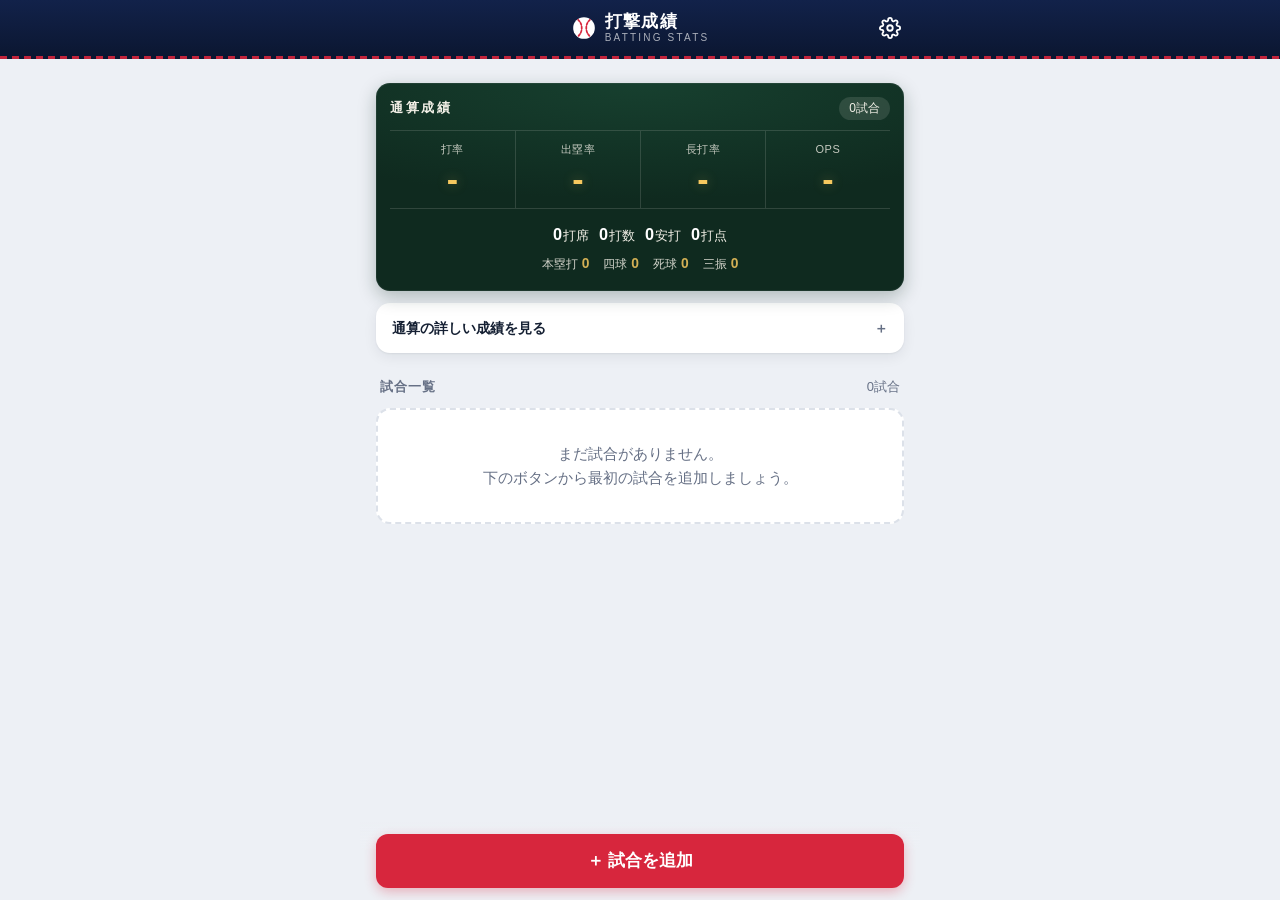
==== index.html @ cf6d9510 "Add files via upload" ====
<!DOCTYPE html>
<html lang="ja">
<head>
  <meta charset="UTF-8">
  <meta name="viewport" content="width=device-width, initial-scale=1, viewport-fit=cover">
  <meta name="theme-color" content="#0b1630">
  <meta name="apple-mobile-web-app-capable" content="yes">
  <meta name="apple-mobile-web-app-status-bar-style" content="black-translucent">
  <meta name="apple-mobile-web-app-title" content="打撃成績">
  <title>打撃成績</title>
  <meta name="description" content="野球の打撃成績を記録・集計するアプリ">
  <link rel="manifest" href="manifest.webmanifest">
  <link rel="icon" type="image/png" sizes="32x32" href="icons/favicon-32.png">
  <link rel="apple-touch-icon" href="icons/apple-touch-icon.png">
  <link rel="stylesheet" href="css/style.css">
</head>
<body>
  <!-- 画面上部のヘッダー（中身は js/app.js が画面ごとに書き換えます） -->
  <header class="app-header" id="app-header"></header>

  <!-- 各画面の中身が入る場所（js/screens/ の各ファイルが描画します） -->
  <main class="app-main" id="app-main"></main>

  <!-- 「記録しました」などの短いお知らせ -->
  <div class="toast" id="toast" role="status" aria-live="polite"></div>

  <!-- 読み込む順番に意味があります（共通の部品 → 保存の仕組み → 各画面 → 起動処理） -->
  <script src="js/constants.js"></script>
  <script src="js/ui.js"></script>
  <script src="js/stats.js"></script>
  <script src="js/storage/local-storage-adapter.js"></script>
  <script src="js/storage/store.js"></script>
  <script src="js/backup.js"></script>
  <script src="js/screens/home.js"></script>
  <script src="js/screens/game-form.js"></script>
  <script src="js/screens/game-detail.js"></script>
  <script src="js/screens/settings.js"></script>
  <script src="js/app.js"></script>
</body>
</html>
---- css/style.css ----
/* =========================================================
   打撃成績アプリ　スタイル
   スマホ（幅 360〜430px）での表示を基準にしています。
   色やサイズは :root の変数をまとめて変えれば全体に反映されます。
   ========================================================= */

:root {
  /* チームカラー（紺 × 赤） */
  --c-navy-900: #0b1630;
  --c-navy-800: #12224a;
  --c-navy-700: #1c3268;
  --c-red: #d7263d;
  --c-red-dark: #b01d31;

  /* スコアボード */
  --c-board: #0f2a1f;
  --c-board-2: #17402f;
  --c-board-line: rgba(244, 241, 232, 0.14);
  --c-gold: #f6c85f;
  --c-chalk: #f4f1e8;

  /* 基本の色 */
  --c-bg: #edf0f5;
  --c-surface: #ffffff;
  --c-text: #152033;
  --c-muted: #667085;
  --c-border: #dce1e9;

  /* 打席結果の色分け */
  --c-hit: #1d8a4b;
  --c-hit-bg: #e2f4e9;
  --c-walk: #2160c4;
  --c-walk-bg: #e3ecfb;
  --c-sac: #b26a12;
  --c-sac-bg: #fbefd9;
  --c-out: #556070;
  --c-out-bg: #eceff3;

  --radius: 14px;
  --radius-sm: 10px;
  --shadow: 0 1px 2px rgba(16, 24, 40, 0.06), 0 4px 14px rgba(16, 24, 40, 0.07);

  --font: -apple-system, BlinkMacSystemFont, "Hiragino Sans", "Hiragino Kaku Gothic ProN",
          "Noto Sans JP", "Yu Gothic UI", Meiryo, sans-serif;
  --font-num: "DIN Alternate", "DIN Condensed", Bahnschrift, "Roboto Condensed",
              "Arial Narrow", var(--font);

  --header-h: 56px;
  --safe-top: env(safe-area-inset-top, 0px);
  --safe-bottom: env(safe-area-inset-bottom, 0px);
  --content-max: 560px;

  color-scheme: light;
}

/* ---------- 基本 ---------- */

*,
*::before,
*::after {
  box-sizing: border-box;
}

html {
  -webkit-text-size-adjust: 100%;
}

body {
  margin: 0;
  min-height: 100vh;
  background: var(--c-bg);
  color: var(--c-text);
  font-family: var(--font);
  font-size: 15px;
  line-height: 1.6;
  -webkit-tap-highlight-color: transparent;
}

a {
  color: var(--c-walk);
}

button {
  font: inherit;
  color: inherit;
}

[hidden] {
  display: none !important;
}

svg {
  display: block;
}

/* ---------- ヘッダー ---------- */

.app-header {
  position: sticky;
  top: 0;
  z-index: 20;
  padding-top: var(--safe-top);
  background: linear-gradient(180deg, var(--c-navy-800), var(--c-navy-900));
  color: #fff;
}

/* ボールの縫い目をイメージした赤いライン */
.app-header::after {
  content: "";
  display: block;
  height: 3px;
  background: repeating-linear-gradient(90deg, var(--c-red) 0 7px, transparent 7px 12px);
  opacity: 0.9;
}

.app-header__inner {
  display: grid;
  grid-template-columns: 80px 1fr 80px;
  align-items: center;
  height: var(--header-h);
  max-width: var(--content-max);
  margin: 0 auto;
  padding: 0 8px;
}

.app-header__side {
  display: flex;
  align-items: center;
}

.app-header__side--right {
  justify-content: flex-end;
}

.header-btn {
  display: inline-flex;
  align-items: center;
  justify-content: center;
  gap: 2px;
  min-width: 44px;
  height: 44px;
  padding: 0 8px;
  border-radius: 10px;
  color: #fff;
  text-decoration: none;
  font-size: 15px;
}

.header-btn svg {
  width: 22px;
  height: 22px;
}

.header-btn:active {
  background: rgba(255, 255, 255, 0.12);
}

.header-btn--back {
  padding-left: 2px;
}

.header-btn--text {
  font-weight: 700;
  border: 1px solid rgba(255, 255, 255, 0.35);
  height: 34px;
  padding: 0 14px;
  border-radius: 999px;
}

.header-title {
  display: flex;
  flex-direction: column;
  align-items: center;
  min-width: 0;
  line-height: 1.25;
}

.header-title__main {
  max-width: 100%;
  overflow: hidden;
  white-space: nowrap;
  text-overflow: ellipsis;
  font-size: 17px;
  font-weight: 700;
}

.header-title__sub {
  font-size: 12px;
  color: rgba(255, 255, 255, 0.7);
  font-family: var(--font-num);
  letter-spacing: 0.04em;
}

.brand {
  display: flex;
  align-items: center;
  justify-content: center;
  gap: 8px;
}

.icon-ball {
  width: 26px;
  height: 26px;
}

.brand__text {
  display: flex;
  flex-direction: column;
  line-height: 1.1;
}

.brand__title {
  font-size: 17px;
  font-weight: 800;
  letter-spacing: 0.08em;
}

.brand__sub {
  font-family: var(--font-num);
  font-size: 10px;
  letter-spacing: 0.22em;
  color: rgba(255, 255, 255, 0.65);
}

/* ---------- メイン ---------- */

.app-main {
  max-width: var(--content-max);
  margin: 0 auto;
  padding: 16px 16px calc(112px + var(--safe-bottom));
}

.app-main.has-input-panel {
  padding-bottom: calc(330px + var(--safe-bottom));
}

.section {
  margin-top: 24px;
}

.section-title {
  display: flex;
  align-items: baseline;
  justify-content: space-between;
  margin: 0 4px 10px;
  font-size: 13px;
  font-weight: 700;
  letter-spacing: 0.08em;
  color: var(--c-muted);
}

.section-title__count {
  font-weight: 500;
  letter-spacing: 0;
}

.card {
  background: var(--c-surface);
  border-radius: var(--radius);
  box-shadow: var(--shadow);
}

.card__title {
  margin: 0 0 6px;
  font-size: 16px;
}

.card__text {
  margin: 0 0 16px;
  font-size: 14px;
  color: var(--c-muted);
}

.empty {
  padding: 32px 16px;
  text-align: center;
  color: var(--c-muted);
  background: var(--c-surface);
  border: 2px dashed var(--c-border);
  border-radius: var(--radius);
}

.empty--compact {
  padding: 20px 16px;
}

/* 「4打席 3打数 2安打 1打点」 */
.stat-line {
  display: inline-flex;
  flex-wrap: wrap;
  column-gap: 10px;
}

.stat-line b {
  font-family: var(--font-num);
  font-size: 1.25em;
  margin-right: 1px;
}

/* ---------- スコアボード（通算成績） ---------- */

.scoreboard {
  position: relative;
  overflow: hidden;
  padding: 14px 14px 16px;
  border-radius: var(--radius);
  background:
    radial-gradient(120% 80% at 50% 0%, var(--c-board-2), transparent 70%),
    var(--c-board);
  color: var(--c-chalk);
  box-shadow: inset 0 0 0 1px rgba(255, 255, 255, 0.06), 0 6px 18px rgba(15, 42, 31, 0.28);
}

.scoreboard__head {
  display: flex;
  align-items: center;
  justify-content: space-between;
  margin-bottom: 10px;
}

.scoreboard__title {
  font-size: 13px;
  font-weight: 700;
  letter-spacing: 0.2em;
}

.scoreboard__games {
  padding: 2px 10px;
  border-radius: 999px;
  font-size: 12px;
  background: rgba(244, 241, 232, 0.12);
}

.scoreboard__rates {
  display: grid;
  grid-template-columns: repeat(4, 1fr);
  border-top: 1px solid var(--c-board-line);
  border-bottom: 1px solid var(--c-board-line);
}

.rate {
  display: flex;
  flex-direction: column;
  align-items: center;
  padding: 10px 0 8px;
}

.rate + .rate {
  border-left: 1px solid var(--c-board-line);
}

.rate__label {
  font-size: 11px;
  letter-spacing: 0.06em;
  opacity: 0.8;
}

.rate__value {
  font-family: var(--font-num);
  font-size: 28px;
  font-weight: 700;
  line-height: 1.2;
  color: var(--c-gold);
  font-variant-numeric: tabular-nums;
  text-shadow: 0 0 12px rgba(246, 200, 95, 0.35);
}

.scoreboard__line {
  margin-top: 12px;
  text-align: center;
  font-size: 13px;
}

.scoreboard__line .stat-line {
  justify-content: center;
}

.scoreboard__line b {
  color: #fff;
}

/* 結果別の内訳 */
.stat-details {
  margin-top: 12px;
  padding: 0 16px;
}

.stat-details summary {
  padding: 14px 0;
  font-size: 14px;
  font-weight: 700;
  cursor: pointer;
  list-style: none;
}

.stat-details summary::-webkit-details-marker {
  display: none;
}

.stat-details summary::after {
  content: "＋";
  float: right;
  color: var(--c-muted);
}

.stat-details[open] summary::after {
  content: "－";
}

.stat-grid {
  display: grid;
  grid-template-columns: repeat(3, 1fr);
  gap: 8px;
  margin: 0 0 16px;
}

.stat-cell {
  display: flex;
  justify-content: space-between;
  align-items: baseline;
  padding: 8px 10px;
  border-radius: var(--radius-sm);
  background: var(--c-bg);
  font-size: 13px;
}

.stat-cell dt {
  color: var(--c-muted);
  white-space: nowrap;
}

.stat-cell dd {
  margin: 0;
  font-family: var(--font-num);
  font-size: 18px;
  font-weight: 700;
}

/* ---------- 試合一覧 ---------- */

.game-list {
  display: flex;
  flex-direction: column;
  gap: 10px;
  margin: 0;
  padding: 0;
  list-style: none;
}

.game-card {
  display: flex;
  align-items: center;
  gap: 12px;
  padding: 12px 10px 12px 12px;
  background: var(--c-surface);
  border-radius: var(--radius);
  box-shadow: var(--shadow);
  color: inherit;
  text-decoration: none;
  transition: transform 0.08s ease;
}

.game-card:active {
  transform: scale(0.985);
}

.game-card__date {
  display: flex;
  flex-direction: column;
  align-items: center;
  justify-content: center;
  flex: 0 0 56px;
  height: 56px;
  border-radius: 12px;
  background: var(--c-navy-800);
  color: #fff;
  line-height: 1.1;
}

.game-card__md {
  font-family: var(--font-num);
  font-size: 19px;
  font-weight: 700;
}

.game-card__dow {
  font-size: 11px;
  opacity: 0.75;
}

.game-card__body {
  flex: 1;
  min-width: 0;
}

.game-card__opponent {
  overflow: hidden;
  white-space: nowrap;
  text-overflow: ellipsis;
  font-size: 16px;
  font-weight: 700;
}

.game-card__line {
  font-size: 13px;
  color: var(--c-muted);
}

.game-card__line b {
  color: var(--c-text);
}

.game-card__chevron {
  flex: 0 0 auto;
  color: #a6afbd;
}

.game-card__chevron svg {
  width: 20px;
  height: 20px;
}

.pa-marks {
  display: flex;
  flex-wrap: wrap;
  gap: 4px;
  margin-top: 6px;
}

.pa-mark {
  display: inline-flex;
  align-items: center;
  justify-content: center;
  width: 22px;
  height: 22px;
  border-radius: 6px;
  font-size: 12px;
  font-weight: 700;
}

.pa-mark--hit  { background: var(--c-hit);  color: #fff; }
.pa-mark--walk { background: var(--c-walk); color: #fff; }
.pa-mark--sac  { background: var(--c-sac-bg); color: var(--c-sac); }
.pa-mark--out  { background: var(--c-out-bg); color: var(--c-out); }

/* ---------- 試合の画面 ---------- */

.game-summary {
  padding: 16px;
  border-radius: var(--radius);
  background: linear-gradient(160deg, var(--c-navy-700), var(--c-navy-900));
  color: #fff;
  box-shadow: var(--shadow);
}

.game-summary__date {
  font-size: 12px;
  opacity: 0.7;
}

.game-summary__line {
  margin-top: 2px;
  font-size: 15px;
}

.game-summary__line b {
  font-size: 1.6em;
  color: var(--c-gold);
}

.game-summary__rates {
  display: grid;
  grid-template-columns: repeat(4, 1fr);
  gap: 6px;
  margin-top: 12px;
}

.mini-rate {
  display: flex;
  flex-direction: column;
  align-items: center;
  padding: 6px 0;
  border-radius: var(--radius-sm);
  background: rgba(255, 255, 255, 0.08);
}

.mini-rate__label {
  font-size: 11px;
  opacity: 0.75;
}

.mini-rate__value {
  font-family: var(--font-num);
  font-size: 18px;
  font-weight: 700;
  font-variant-numeric: tabular-nums;
}

.game-summary__memo {
  margin: 12px 0 0;
  padding-top: 10px;
  border-top: 1px solid rgba(255, 255, 255, 0.14);
  font-size: 13px;
  opacity: 0.85;
}

.pa-list {
  display: flex;
  flex-direction: column;
  gap: 6px;
  margin: 0;
  padding: 0;
  list-style: none;
}

.pa-item {
  display: flex;
  align-items: center;
  gap: 12px;
  width: 100%;
  min-height: 52px;
  padding: 8px 14px;
  border: 0;
  border-radius: var(--radius-sm);
  background: var(--c-surface);
  box-shadow: var(--shadow);
  text-align: left;
  cursor: pointer;
}

.pa-item:active {
  background: #f6f7fa;
}

.pa-item__no {
  flex: 0 0 64px;
  font-size: 13px;
  color: var(--c-muted);
}

.pa-item__rbi {
  margin-left: auto;
  font-size: 13px;
  font-weight: 700;
  color: var(--c-red);
}

.chip {
  display: inline-block;
  padding: 3px 12px;
  border-radius: 999px;
  font-size: 14px;
  font-weight: 700;
}

.chip--hit  { background: var(--c-hit-bg);  color: var(--c-hit); }
.chip--walk { background: var(--c-walk-bg); color: var(--c-walk); }
.chip--sac  { background: var(--c-sac-bg);  color: var(--c-sac); }
.chip--out  { background: var(--c-out-bg);  color: var(--c-out); }

/* 画面下に固定した入力パネル */
.input-panel {
  position: fixed;
  left: 0;
  right: 0;
  bottom: 0;
  z-index: 15;
  max-width: var(--content-max);
  margin: 0 auto;
  padding: 10px 12px calc(12px + var(--safe-bottom));
  background: rgba(255, 255, 255, 0.97);
  border-top: 1px solid var(--c-border);
  border-radius: 18px 18px 0 0;
  box-shadow: 0 -6px 20px rgba(16, 24, 40, 0.1);
  -webkit-backdrop-filter: blur(8px);
  backdrop-filter: blur(8px);
}

.rbi-picker {
  display: flex;
  align-items: center;
  gap: 10px;
  margin-bottom: 10px;
}

.rbi-picker__label {
  flex: 0 0 auto;
  font-size: 13px;
  font-weight: 700;
  color: var(--c-muted);
}

.rbi-picker__options {
  display: grid;
  grid-template-columns: repeat(5, 1fr);
  gap: 6px;
  flex: 1;
}

.rbi-btn {
  height: 40px;
  border: 1px solid var(--c-border);
  border-radius: var(--radius-sm);
  background: var(--c-surface);
  font-family: var(--font-num);
  font-size: 18px;
  font-weight: 700;
  cursor: pointer;
}

.rbi-btn.is-selected {
  background: var(--c-red);
  border-color: var(--c-red);
  color: #fff;
}

.result-grid {
  display: grid;
  grid-template-columns: repeat(3, 1fr);
  gap: 8px;
}

.result-btn {
  height: 54px;
  padding: 0 4px;
  border: 0;
  border-radius: 12px;
  font-size: 16px;
  font-weight: 700;
  letter-spacing: 0.02em;
  cursor: pointer;
  transition: transform 0.06s ease, filter 0.06s ease;
}

.result-btn:active {
  transform: scale(0.95);
  filter: brightness(0.92);
}

.result-btn--hit  { background: var(--c-hit);  color: #fff; }
.result-btn--walk { background: var(--c-walk); color: #fff; }
.result-btn--sac  { background: var(--c-sac-bg); color: var(--c-sac); box-shadow: inset 0 0 0 1.5px rgba(178, 106, 18, 0.35); }
.result-btn--out  { background: var(--c-out-bg); color: var(--c-text); box-shadow: inset 0 0 0 1.5px var(--c-border); }

/* ---------- フォーム ---------- */

.form {
  padding: 18px 16px;
}

.field + .field {
  margin-top: 18px;
}

.field__label {
  display: block;
  margin-bottom: 6px;
  font-size: 14px;
  font-weight: 700;
}

.field__optional {
  margin-left: 8px;
  padding: 1px 8px;
  border-radius: 999px;
  background: var(--c-bg);
  font-size: 11px;
  font-weight: 500;
  color: var(--c-muted);
}

.field__error {
  margin: 6px 0 0;
  font-size: 13px;
  color: var(--c-red);
}

/* iPhoneで入力時に画面が拡大されないよう 16px 以上にしています */
.input {
  display: block;
  width: 100%;
  min-height: 48px;
  padding: 10px 12px;
  border: 1.5px solid var(--c-border);
  border-radius: var(--radius-sm);
  background: var(--c-surface);
  font: inherit;
  font-size: 16px;
  color: var(--c-text);
  -webkit-appearance: none;
  appearance: none;
}

.input:focus {
  outline: none;
  border-color: var(--c-navy-700);
  box-shadow: 0 0 0 3px rgba(28, 50, 104, 0.15);
}

.textarea {
  resize: vertical;
  min-height: 88px;
}

.form__actions {
  display: flex;
  flex-direction: column;
  gap: 8px;
  margin-top: 24px;
}

.danger-zone {
  margin-top: 24px;
}

/* ---------- ボタン ---------- */

.btn {
  display: inline-flex;
  align-items: center;
  justify-content: center;
  min-height: 48px;
  padding: 0 18px;
  border: 0;
  border-radius: 12px;
  font-size: 16px;
  font-weight: 700;
  text-decoration: none;
  cursor: pointer;
  transition: transform 0.06s ease, filter 0.06s ease;
}

.btn:active {
  transform: scale(0.98);
  filter: brightness(0.94);
}

.btn--block {
  display: flex;
  width: 100%;
}

.btn--lg {
  min-height: 54px;
  font-size: 17px;
}

.btn--primary {
  background: var(--c-red);
  color: #fff;
  box-shadow: 0 4px 12px rgba(215, 38, 61, 0.3);
}

.btn--outline {
  background: var(--c-surface);
  color: var(--c-navy-800);
  box-shadow: inset 0 0 0 1.5px var(--c-navy-800);
}

.btn--ghost {
  background: transparent;
  color: var(--c-muted);
}

.btn--danger {
  background: var(--c-surface);
  color: var(--c-red);
  box-shadow: inset 0 0 0 1.5px rgba(215, 38, 61, 0.4);
}

/* ホーム画面下の「試合を追加」 */
.bottom-bar {
  position: fixed;
  left: 0;
  right: 0;
  bottom: 0;
  z-index: 15;
  max-width: var(--content-max);
  margin: 0 auto;
  padding: 12px 16px calc(12px + var(--safe-bottom));
  background: linear-gradient(180deg, rgba(237, 240, 245, 0), var(--c-bg) 35%);
}

/* ---------- 設定 ---------- */

.settings-card {
  padding: 18px 16px;
}

.settings-card + .settings-card {
  margin-top: 14px;
}

.stack {
  display: flex;
  flex-direction: column;
  gap: 10px;
}

.info-list {
  margin: 8px 0 0;
}

.info-list div {
  display: flex;
  justify-content: space-between;
  gap: 12px;
  padding: 10px 0;
  border-top: 1px solid var(--c-border);
  font-size: 14px;
}

.info-list dt {
  color: var(--c-muted);
}

.info-list dd {
  margin: 0;
  text-align: right;
}

/* ---------- お知らせ（トースト） ---------- */

.toast {
  position: fixed;
  top: calc(var(--safe-top) + var(--header-h) + 12px);
  left: 50%;
  z-index: 30;
  max-width: calc(100% - 32px);
  padding: 10px 18px;
  border-radius: 999px;
  background: rgba(11, 22, 48, 0.94);
  color: #fff;
  font-size: 14px;
  font-weight: 700;
  box-shadow: 0 8px 24px rgba(11, 22, 48, 0.3);
  pointer-events: none;
  opacity: 0;
  transform: translate(-50%, -8px);
  transition: opacity 0.2s ease, transform 0.2s ease;
}

.toast.is-visible {
  opacity: 1;
  transform: translate(-50%, 0);
}

/* ---------- 画面幅に合わせた調整 ---------- */

/* 幅の狭いスマホ（iPhone SE など） */
@media (max-width: 359px) {
  .rate__value {
    font-size: 23px;
  }

  .result-btn {
    font-size: 13px;
    letter-spacing: 0;
    white-space: nowrap;
  }

  .stat-grid {
    grid-template-columns: repeat(2, 1fr);
  }
}

/* タブレット・PC */
@media (min-width: 600px) {
  .app-main {
    padding-top: 24px;
  }

  .rate__value {
    font-size: 34px;
  }
}

/* ---------- 段階2で追加 ---------- */

.pa-marks__empty {
  font-size: 12px;
  color: var(--c-muted);
}

.empty--error {
  border-color: rgba(215, 38, 61, 0.35);
  color: var(--c-red-dark);
}

.badge {
  margin-left: 8px;
  padding: 2px 8px;
  border-radius: 999px;
  background: var(--c-sac-bg);
  color: var(--c-sac);
  font-size: 11px;
  font-weight: 700;
  vertical-align: middle;
}

.settings-card--dev {
  border: 2px dashed var(--c-border);
  box-shadow: none;
}

/* ---------- 段階3で追加 ---------- */

.form__error {
  margin: 18px 0 0;
  padding: 10px 12px;
  border-radius: var(--radius-sm);
  background: rgba(215, 38, 61, 0.08);
  color: var(--c-red-dark);
  font-size: 14px;
}

.btn:disabled {
  opacity: 0.55;
  cursor: default;
  transform: none;
  filter: none;
}

/* ---------- 段階4で追加 ---------- */

/* 打席の記録：タップできることが分かる矢印と、記録直後の目印 */
.pa-item__chevron {
  flex: 0 0 auto;
  color: #a6afbd;
}

.pa-item__rbi + .pa-item__chevron {
  margin-left: 4px;
}

.pa-item__chevron svg {
  width: 18px;
  height: 18px;
}

/* 下の入力パネルに隠れない位置までスクロールさせる */
.has-input-panel .pa-item {
  scroll-margin-top: calc(var(--header-h) + var(--safe-top) + 16px);
  scroll-margin-bottom: calc(340px + var(--safe-bottom));
}

.pa-item.is-new {
  animation: pa-flash 1.6s ease-out;
}

@keyframes pa-flash {
  0%, 30% {
    background: #fff6dc;
    box-shadow: 0 0 0 2px var(--c-gold), var(--shadow);
  }
  100% {
    background: var(--c-surface);
    box-shadow: var(--shadow);
  }
}

.pa-list__hint {
  margin: 10px 4px 0;
  font-size: 12px;
  color: var(--c-muted);
  text-align: center;
}

/* お知らせの「取り消し」ボタン */
.toast {
  display: flex;
  align-items: center;
  gap: 12px;
  width: max-content;
}

.toast.has-action {
  padding-right: 8px;
}

.toast.has-action.is-visible {
  pointer-events: auto;
}

.toast__action {
  flex: 0 0 auto;
  min-height: 32px;
  padding: 0 12px;
  border: 0;
  border-radius: 999px;
  background: rgba(246, 200, 95, 0.18);
  color: var(--c-gold);
  font-size: 14px;
  font-weight: 700;
  cursor: pointer;
}

/* 下からせり上がるパネル（打席の修正） */
body.has-sheet {
  overflow: hidden;
}

.sheet-backdrop {
  position: fixed;
  inset: 0;
  z-index: 25;
  display: flex;
  align-items: flex-end;
  justify-content: center;
  background: rgba(11, 22, 48, 0.55);
  animation: sheet-fade 0.18s ease-out;
}

.sheet {
  width: 100%;
  max-width: var(--content-max);
  max-height: calc(100% - var(--safe-top) - 24px);
  overflow-y: auto;
  padding: 6px 12px calc(16px + var(--safe-bottom));
  border-radius: 20px 20px 0 0;
  background: var(--c-surface);
  box-shadow: 0 -10px 30px rgba(11, 22, 48, 0.25);
  animation: sheet-up 0.22s ease-out;
}

.sheet__head {
  display: flex;
  align-items: center;
  justify-content: space-between;
  padding: 6px 2px 10px 4px;
}

.sheet__title {
  margin: 0;
  font-size: 17px;
}

.sheet__close {
  width: 40px;
  height: 40px;
  border: 0;
  border-radius: 50%;
  background: var(--c-bg);
  font-size: 22px;
  line-height: 1;
  color: var(--c-muted);
  cursor: pointer;
}

.sheet__actions {
  display: flex;
  flex-direction: column;
  gap: 10px;
  margin-top: 16px;
}

/* 修正パネルでは、選んだ結果だけをはっきり見せる */
.result-grid.has-selection .result-btn:not(.is-selected) {
  opacity: 0.4;
}

.result-btn.is-selected {
  outline: 3px solid var(--c-navy-800);
  outline-offset: 2px;
}

@keyframes sheet-up {
  from { transform: translateY(100%); }
  to { transform: translateY(0); }
}

@keyframes sheet-fade {
  from { opacity: 0; }
  to { opacity: 1; }
}

/* ---------- 段階5で追加 ---------- */

/* 主な記録（本塁打・四球・死球・三振） */
.key-counts {
  display: inline-flex;
  flex-wrap: wrap;
  justify-content: center;
  column-gap: 14px;
  row-gap: 2px;
}

.key-counts b {
  margin-left: 4px;
  font-family: var(--font-num);
  font-size: 1.15em;
}

.scoreboard__counts {
  margin-top: 6px;
  text-align: center;
  font-size: 12px;
  opacity: 0.85;
}

.scoreboard__counts b {
  color: var(--c-gold);
}

.game-summary__counts {
  margin-top: 4px;
  font-size: 12px;
  opacity: 0.85;
}

.game-summary__counts .key-counts {
  justify-content: flex-start;
}

/* 詳しい成績 */
.stat-cell dt {
  font-size: 12px;
}

.stat-note {
  margin: -4px 0 16px;
  font-size: 11px;
  line-height: 1.7;
  color: var(--c-muted);
}

/* ---------- 段階6で追加 ---------- */

.backup-last {
  margin: -6px 0 14px;
  font-size: 13px;
  font-weight: 700;
}

.backup-last__none {
  color: var(--c-red-dark);
}

/* 注意書き */
.notice {
  margin: 14px 0 0;
  padding: 12px 14px;
  border-radius: var(--radius-sm);
  font-size: 13px;
  line-height: 1.7;
}

.notice--warn {
  background: var(--c-sac-bg);
  color: #7a4a0c;
}

.notice--error {
  background: rgba(215, 38, 61, 0.08);
  color: var(--c-red-dark);
}

.info-list--compact {
  margin: 0 0 12px;
}

.info-list--compact div {
  padding: 8px 0;
  font-size: 13px;
}

.info-list .break {
  min-width: 0;
  overflow-wrap: anywhere;
}

/* 復元前の比較表 */
.table-scroll {
  overflow-x: auto;
}

.restore-compare {
  width: 100%;
  border-collapse: collapse;
  font-size: 14px;
}

.restore-compare th,
.restore-compare td {
  padding: 8px 10px;
  border-bottom: 1px solid var(--c-border);
  text-align: right;
  white-space: nowrap;
}

.restore-compare thead th {
  font-size: 12px;
  color: var(--c-muted);
}

.restore-compare tbody th {
  text-align: left;
  font-weight: 500;
  color: var(--c-muted);
}

.restore-compare td {
  font-family: var(--font-num);
  font-size: 16px;
  font-weight: 700;
  font-variant-numeric: tabular-nums;
}

.restore-compare td:last-child {
  color: var(--c-navy-800);
}

.restore-compare tr.is-changed td:last-child {
  color: var(--c-red);
}

/* ---------- 段階7で追加 ---------- */

.notice--info {
  margin: 0 0 14px;
  background: var(--c-walk-bg);
  color: #1d3f78;
}
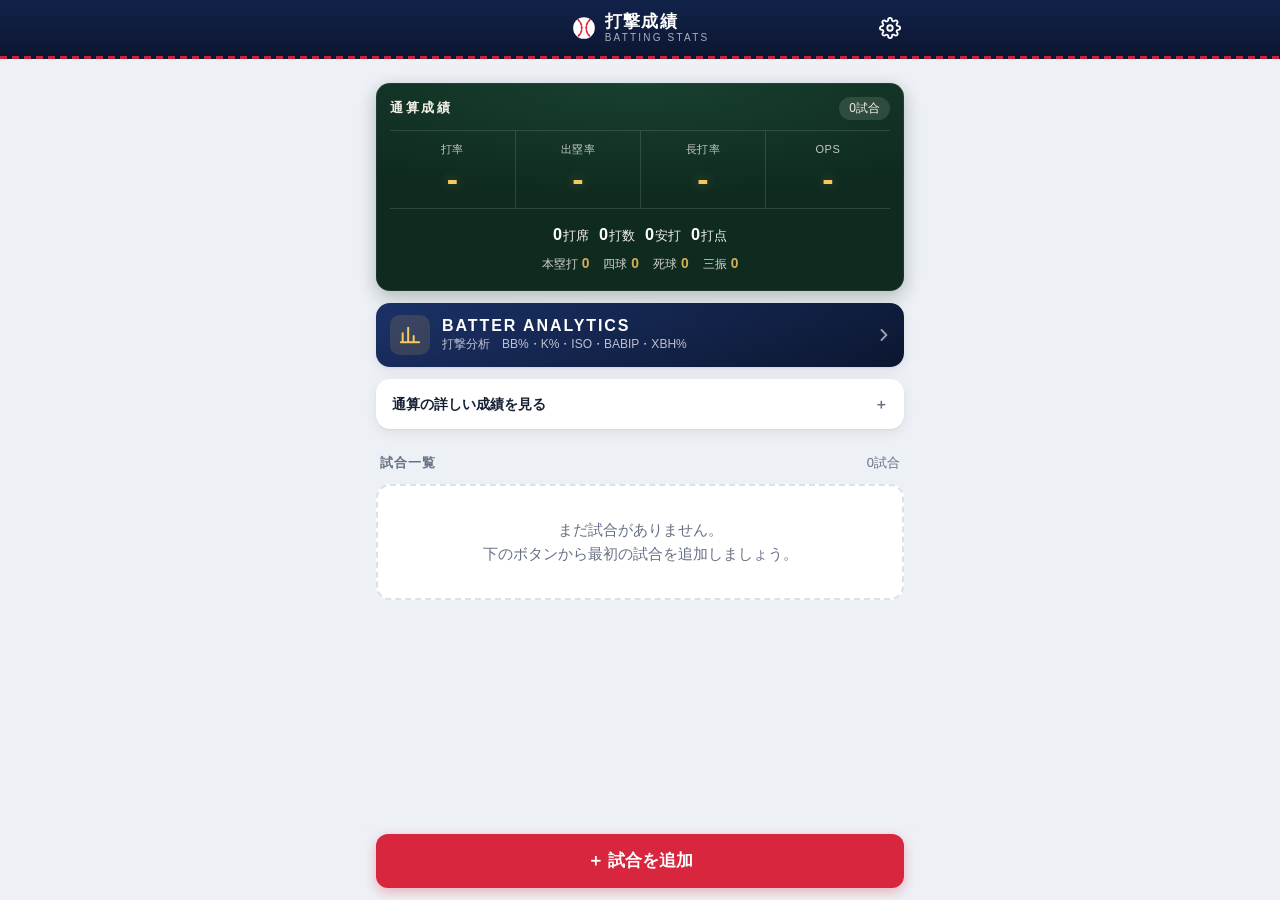
==== commit c685de12: "Add files via upload" ====
--- a/index.html
+++ b/index.html
@@ -34,6 +34,7 @@
   <script src="js/screens/home.js"></script>
   <script src="js/screens/game-form.js"></script>
   <script src="js/screens/game-detail.js"></script>
+  <script src="js/screens/analytics.js"></script>
   <script src="js/screens/settings.js"></script>
   <script src="js/app.js"></script>
 </body>
--- a/css/style.css
+++ b/css/style.css
@@ -230,8 +230,8 @@
   padding: 16px 16px calc(112px + var(--safe-bottom));
 }
 
-.app-main.has-input-panel {
-  padding-bottom: calc(330px + var(--safe-bottom));
+.app-main.has-record-bar {
+  padding-bottom: calc(112px + var(--safe-bottom));
 }
 
 .section {
@@ -658,8 +658,8 @@
 .chip--sac  { background: var(--c-sac-bg);  color: var(--c-sac); }
 .chip--out  { background: var(--c-out-bg);  color: var(--c-out); }
 
-/* 画面下に固定した入力パネル */
-.input-panel {
+/* 試合の画面の下：「＋ 第N打席を記録」ボタン（押すと入力パネルが開く） */
+.record-bar {
   position: fixed;
   left: 0;
   right: 0;
@@ -667,13 +667,16 @@
   z-index: 15;
   max-width: var(--content-max);
   margin: 0 auto;
-  padding: 10px 12px calc(12px + var(--safe-bottom));
-  background: rgba(255, 255, 255, 0.97);
-  border-top: 1px solid var(--c-border);
-  border-radius: 18px 18px 0 0;
-  box-shadow: 0 -6px 20px rgba(16, 24, 40, 0.1);
-  -webkit-backdrop-filter: blur(8px);
-  backdrop-filter: blur(8px);
+  padding: 12px 16px calc(12px + var(--safe-bottom));
+  background: linear-gradient(180deg, rgba(237, 240, 245, 0), var(--c-bg) 35%);
+}
+
+.record-bar__draft {
+  margin: 0 0 6px;
+  text-align: center;
+  font-size: 12px;
+  font-weight: 700;
+  color: var(--c-sac);
 }
 
 .rbi-picker {
@@ -1038,10 +1041,10 @@
   height: 18px;
 }
 
-/* 下の入力パネルに隠れない位置までスクロールさせる */
-.has-input-panel .pa-item {
+/* 下の記録ボタンに隠れない位置までスクロールさせる */
+.has-record-bar .pa-item {
   scroll-margin-top: calc(var(--header-h) + var(--safe-top) + 16px);
-  scroll-margin-bottom: calc(340px + var(--safe-bottom));
+  scroll-margin-bottom: calc(120px + var(--safe-bottom));
 }
 
 .pa-item.is-new {
@@ -1098,6 +1101,7 @@
 /* 下からせり上がるパネル（打席の修正） */
 body.has-sheet {
   overflow: hidden;
+  overscroll-behavior-y: none; /* パネルを下へスワイプしたとき、画面の再読み込みが起きないように */
 }
 
 .sheet-backdrop {
@@ -1116,18 +1120,62 @@
   max-width: var(--content-max);
   max-height: calc(100% - var(--safe-top) - 24px);
   overflow-y: auto;
-  padding: 6px 12px calc(16px + var(--safe-bottom));
+  overscroll-behavior: contain;
+  -webkit-overflow-scrolling: touch;
+  padding: 0 12px calc(16px + var(--safe-bottom));
   border-radius: 20px 20px 0 0;
   background: var(--c-surface);
   box-shadow: 0 -10px 30px rgba(11, 22, 48, 0.25);
   animation: sheet-up 0.22s ease-out;
+  transition: transform 0.2s ease-out;
+}
+
+.sheet.is-dragging {
+  transition: none;
+}
+
+/* パネル上部（つまみ・見出し）：スクロールしても見え続け、ここを下へスワイプすると閉じる */
+.sheet__top {
+  position: sticky;
+  top: 0;
+  z-index: 2;
+  margin: 0 -12px;
+  padding: 0 12px;
+  background: var(--c-surface);
+  border-radius: 20px 20px 0 0;
+  touch-action: none;
+  cursor: grab;
+}
+
+.sheet__grab {
+  width: 44px;
+  height: 5px;
+  margin: 0 auto;
+  border-radius: 999px;
+  background: #c9ced8;
+  transform: translateY(8px);
 }
 
 .sheet__head {
   display: flex;
   align-items: center;
   justify-content: space-between;
-  padding: 6px 2px 10px 4px;
+  padding: 14px 2px 10px 4px;
+}
+
+.sheet-backdrop.is-closing {
+  pointer-events: none;
+  animation: sheet-fade-out 0.2s ease-in forwards;
+}
+
+.sheet-backdrop.is-closing .sheet {
+  transform: translateY(100%) !important;
+  transition: transform 0.2s ease-in;
+}
+
+@keyframes sheet-fade-out {
+  from { opacity: 1; }
+  to { opacity: 0; }
 }
 
 .sheet__title {
@@ -1321,3 +1369,909 @@
   background: var(--c-walk-bg);
   color: #1d3f78;
 }
+
+/* ---------- 改良第1弾：試合区分・球場 ---------- */
+
+:root {
+  --c-official: #9b1c31;        /* 公式戦：エンジ */
+  --c-official-bg: #f8e6e9;
+  --c-practice-bg: #e6eaf3;
+}
+
+/* 試合一覧：公式戦は日付ラベルをエンジに（練習試合・未設定は従来の紺） */
+.game-card__date--official {
+  background: var(--c-official);
+}
+
+.game-card__title {
+  display: flex;
+  align-items: center;
+  gap: 6px;
+  min-width: 0;
+}
+
+.game-card__title .game-card__opponent {
+  min-width: 0;
+}
+
+.category-pill {
+  flex: 0 0 auto;
+  padding: 1px 8px;
+  border-radius: 999px;
+  font-size: 11px;
+  font-weight: 700;
+  line-height: 1.6;
+}
+
+.category-pill--official {
+  background: var(--c-official-bg);
+  color: var(--c-official);
+}
+
+.category-pill--practice {
+  background: var(--c-practice-bg);
+  color: var(--c-navy-800);
+}
+
+/* 試合詳細：区分と球場 */
+.game-summary__meta {
+  display: flex;
+  flex-wrap: wrap;
+  align-items: center;
+  gap: 6px 12px;
+  margin-top: 6px;
+}
+
+.game-tag {
+  padding: 2px 10px;
+  border-radius: 999px;
+  font-size: 12px;
+  font-weight: 700;
+}
+
+.game-tag--official {
+  background: var(--c-official);
+  color: #fff;
+  box-shadow: inset 0 0 0 1px rgba(255, 255, 255, 0.25);
+}
+
+.game-tag--practice {
+  background: rgba(255, 255, 255, 0.16);
+  color: #fff;
+}
+
+.game-tag--unset {
+  border: 1px dashed rgba(255, 255, 255, 0.4);
+  color: rgba(255, 255, 255, 0.7);
+  font-weight: 500;
+}
+
+.game-summary__venue {
+  display: inline-flex;
+  align-items: center;
+  gap: 4px;
+  min-width: 0;
+  font-size: 13px;
+  overflow-wrap: anywhere;
+}
+
+.game-summary__venue svg {
+  flex: 0 0 auto;
+  width: 15px;
+  height: 15px;
+  opacity: 0.8;
+}
+
+.game-summary__venue.is-empty {
+  opacity: 0.6;
+}
+
+/* 登録画面：試合区分の切り替え */
+.segmented {
+  display: grid;
+  grid-template-columns: 1fr 1fr 0.8fr;
+  gap: 6px;
+}
+
+.segmented__btn {
+  min-height: 46px;
+  padding: 0 6px;
+  border: 1.5px solid var(--c-border);
+  border-radius: var(--radius-sm);
+  background: var(--c-surface);
+  font-size: 15px;
+  font-weight: 700;
+  color: var(--c-text);
+  cursor: pointer;
+}
+
+.segmented__btn--unset {
+  font-size: 13px;
+  font-weight: 500;
+  color: var(--c-muted);
+}
+
+.segmented__btn.is-selected {
+  color: #fff;
+}
+
+.segmented__btn--official.is-selected {
+  background: var(--c-official);
+  border-color: var(--c-official);
+}
+
+.segmented__btn--practice.is-selected {
+  background: var(--c-navy-800);
+  border-color: var(--c-navy-800);
+}
+
+.segmented__btn--unset.is-selected {
+  background: var(--c-out);
+  border-color: var(--c-out);
+}
+
+/* 登録画面：登録済みの球場 */
+.venue-chips {
+  display: flex;
+  flex-wrap: wrap;
+  gap: 6px;
+  margin-top: 10px;
+}
+
+.venue-chips__label {
+  flex: 0 0 100%;
+  font-size: 12px;
+  color: var(--c-muted);
+}
+
+.venue-chip {
+  max-width: 100%;
+  min-height: 36px;
+  padding: 4px 14px;
+  border: 1.5px solid var(--c-border);
+  border-radius: 999px;
+  background: var(--c-surface);
+  font-size: 14px;
+  color: var(--c-text);
+  overflow-wrap: anywhere;
+  cursor: pointer;
+}
+
+.venue-chip.is-selected {
+  background: var(--c-navy-800);
+  border-color: var(--c-navy-800);
+  color: #fff;
+  font-weight: 700;
+}
+
+.field__hint {
+  margin: 8px 0 0;
+  font-size: 12px;
+  color: var(--c-muted);
+}
+
+.field__hint:empty {
+  display: none;
+}
+
+.field__hint.is-new {
+  color: var(--c-hit);
+  font-weight: 700;
+}
+
+/* ---------- 改良第2弾：出場情報・打球の詳細・打席の状況・入力パネル ---------- */
+
+/* 打席の記録：結果と状況を縦に並べる */
+.pa-item__main {
+  display: flex;
+  flex-direction: column;
+  align-items: flex-start;
+  gap: 2px;
+  min-width: 0;
+}
+
+.pa-item__situation {
+  font-size: 12px;
+  color: var(--c-muted);
+}
+
+/* 試合の画面：出場情報 */
+.game-summary__appearance {
+  display: flex;
+  flex-wrap: wrap;
+  align-items: center;
+  gap: 4px 10px;
+  margin-top: 6px;
+  font-size: 13px;
+}
+
+.game-tag--appearance {
+  background: rgba(246, 200, 95, 0.18);
+  color: var(--c-gold);
+}
+
+.game-summary__appearance-detail {
+  overflow-wrap: anywhere;
+}
+
+/* 試合の登録画面：出場情報 */
+.form__section {
+  margin-top: 22px;
+  padding-top: 16px;
+  border-top: 1px dashed var(--c-border);
+}
+
+.form__section + .field {
+  margin-top: 18px;
+}
+
+.form__section-title {
+  margin: 0 0 12px;
+  font-size: 15px;
+}
+
+.form__section .field + .field,
+.form__section #played-fields .field {
+  margin-top: 14px;
+}
+
+.segmented--4 {
+  grid-template-columns: repeat(4, 1fr);
+}
+
+.segmented--4 .segmented__btn {
+  font-size: 14px;
+}
+
+.segmented__btn--choice.is-selected {
+  background: var(--c-navy-800);
+  border-color: var(--c-navy-800);
+}
+
+.select {
+  -webkit-appearance: none;
+  appearance: none;
+  padding-right: 36px;
+  background-image: linear-gradient(45deg, transparent 50%, var(--c-muted) 50%), linear-gradient(135deg, var(--c-muted) 50%, transparent 50%);
+  background-position: calc(100% - 18px) 50%, calc(100% - 12px) 50%;
+  background-size: 6px 6px, 6px 6px;
+  background-repeat: no-repeat;
+}
+
+.position-list {
+  display: flex;
+  flex-direction: column;
+  gap: 8px;
+}
+
+.position-row {
+  display: grid;
+  grid-template-columns: 76px 1fr auto;
+  align-items: center;
+  gap: 8px;
+}
+
+.position-row__label {
+  font-size: 13px;
+  font-weight: 700;
+  color: var(--c-muted);
+}
+
+.position-row__remove {
+  width: 40px;
+  height: 40px;
+  border: 0;
+  border-radius: 50%;
+  background: var(--c-bg);
+  font-size: 18px;
+  color: var(--c-muted);
+  cursor: pointer;
+}
+
+.btn--small {
+  min-height: 40px;
+  margin-top: 8px;
+  padding: 0 12px;
+  font-size: 14px;
+  color: var(--c-navy-700);
+}
+
+/* 入力パネル：打席の状況（必要なときだけ開く） */
+.pa-section {
+  margin-bottom: 12px;
+  border: 1.5px solid var(--c-border);
+  border-radius: var(--radius-sm);
+  background: var(--c-surface);
+}
+
+.pa-section__summary {
+  display: flex;
+  align-items: center;
+  justify-content: space-between;
+  gap: 8px;
+  min-height: 48px;
+  padding: 8px 12px;
+  list-style: none;
+  cursor: pointer;
+}
+
+.pa-section__summary::-webkit-details-marker {
+  display: none;
+}
+
+.pa-section__summary::after {
+  content: "＋";
+  color: var(--c-muted);
+}
+
+.pa-section[open] .pa-section__summary::after {
+  content: "－";
+}
+
+.pa-section__title {
+  font-size: 14px;
+  font-weight: 700;
+}
+
+.pa-section__value {
+  flex: 1;
+  text-align: right;
+  font-size: 13px;
+  color: var(--c-navy-700);
+  font-weight: 700;
+}
+
+.pa-section__body {
+  padding: 0 12px 12px;
+}
+
+.opt-row + .opt-row {
+  margin-top: 12px;
+}
+
+.opt-row__label {
+  display: block;
+  margin-bottom: 6px;
+  font-size: 12px;
+  font-weight: 700;
+  color: var(--c-muted);
+}
+
+.inning-row {
+  display: grid;
+  grid-template-columns: 1fr 1.4fr;
+  gap: 8px;
+}
+
+.inning-row .select {
+  min-height: 44px;
+  padding-top: 6px;
+  padding-bottom: 6px;
+}
+
+.choice-row {
+  display: flex;
+  gap: 6px;
+}
+
+.choice-row .choice-btn {
+  flex: 1;
+}
+
+.choice-grid {
+  display: grid;
+  grid-template-columns: repeat(3, 1fr);
+  gap: 6px;
+}
+
+.choice-btn {
+  min-height: 44px;
+  padding: 4px 6px;
+  border: 1.5px solid var(--c-border);
+  border-radius: var(--radius-sm);
+  background: var(--c-surface);
+  font-size: 14px;
+  font-weight: 700;
+  color: var(--c-text);
+  cursor: pointer;
+}
+
+.choice-btn--unset {
+  font-size: 12px;
+  font-weight: 500;
+  color: var(--c-muted);
+}
+
+.choice-btn--wide {
+  grid-column: 1 / -1;
+  min-height: 38px;
+}
+
+.choice-btn.is-selected {
+  background: var(--c-navy-800);
+  border-color: var(--c-navy-800);
+  color: #fff;
+}
+
+.choice-btn--unset.is-selected {
+  background: var(--c-out);
+  border-color: var(--c-out);
+}
+
+.choice-btn--fielder {
+  display: flex;
+  align-items: center;
+  justify-content: center;
+  gap: 6px;
+  min-height: 48px;
+}
+
+.choice-btn--fielder b {
+  font-size: 17px;
+}
+
+.choice-btn--fielder small {
+  font-family: var(--font-num);
+  font-size: 13px;
+  opacity: 0.6;
+}
+
+.link-btn {
+  margin-top: 10px;
+  padding: 6px 0;
+  border: 0;
+  background: none;
+  font-size: 13px;
+  color: var(--c-walk);
+  text-decoration: underline;
+  cursor: pointer;
+}
+
+/* 入力パネル：打球の詳細（アウトなどを選んだときに出る） */
+.batted-ball {
+  margin-top: 14px;
+  padding: 12px;
+  border-radius: var(--radius-sm);
+  background: var(--c-bg);
+  scroll-margin-bottom: 16px;
+}
+
+.batted-ball__head {
+  display: flex;
+  align-items: baseline;
+  justify-content: space-between;
+  margin-bottom: 10px;
+}
+
+.batted-ball__title {
+  font-size: 14px;
+  font-weight: 700;
+}
+
+.batted-ball__preview {
+  font-size: 18px;
+  font-weight: 800;
+  color: var(--c-navy-800);
+}
+
+.batted-ball .btn {
+  margin-top: 14px;
+}
+
+/* 修正パネル：保存せずに閉じるときの確認 */
+.discard-bar {
+  margin: 4px 0 12px;
+  padding: 12px;
+  border-radius: var(--radius-sm);
+  background: var(--c-sac-bg);
+  color: #7a4a0c;
+  font-size: 14px;
+  font-weight: 700;
+}
+
+.discard-bar p {
+  margin: 0 0 8px;
+}
+
+.discard-bar__actions {
+  display: grid;
+  grid-template-columns: 1fr 1fr;
+  gap: 8px;
+}
+
+.discard-bar__actions .btn {
+  min-height: 44px;
+  font-size: 14px;
+}
+
+/* ---------- v1.3.0：打撃分析（BATTER ANALYTICS） ---------- */
+
+/* ホーム：分析画面への入口 */
+.analytics-link {
+  display: flex;
+  align-items: center;
+  gap: 12px;
+  margin-top: 12px;
+  padding: 12px 10px 12px 14px;
+  border-radius: var(--radius);
+  background: linear-gradient(160deg, var(--c-navy-700), var(--c-navy-900));
+  color: #fff;
+  text-decoration: none;
+  box-shadow: var(--shadow);
+  transition: transform 0.06s ease, filter 0.06s ease;
+}
+
+.analytics-link:active {
+  transform: scale(0.99);
+  filter: brightness(0.94);
+}
+
+.analytics-link__icon {
+  display: flex;
+  align-items: center;
+  justify-content: center;
+  flex: 0 0 auto;
+  width: 40px;
+  height: 40px;
+  border-radius: 10px;
+  background: rgba(246, 200, 95, 0.14);
+  color: var(--c-gold);
+}
+
+.analytics-link__icon svg {
+  width: 22px;
+  height: 22px;
+}
+
+.analytics-link__text {
+  display: flex;
+  flex-direction: column;
+  flex: 1 1 auto;
+  min-width: 0;
+  line-height: 1.3;
+}
+
+.analytics-link__title {
+  font-family: var(--font-num);
+  font-size: 16px;
+  font-weight: 700;
+  letter-spacing: 0.12em;
+}
+
+.analytics-link__sub {
+  font-size: 12px;
+  color: rgba(255, 255, 255, 0.72);
+  white-space: nowrap;
+  overflow: hidden;
+  text-overflow: ellipsis;
+}
+
+.analytics-link__chevron {
+  flex: 0 0 auto;
+  color: rgba(255, 255, 255, 0.6);
+}
+
+.analytics-link__chevron svg {
+  width: 20px;
+  height: 20px;
+}
+
+/* 切り替えボタン（スクロールしても上に残る） */
+.analytics-filter {
+  position: sticky;
+  top: calc(var(--safe-top) + var(--header-h) + 3px);
+  z-index: 10;
+  margin: -16px -16px 12px;
+  padding: 12px 16px 10px;
+  background: var(--c-bg);
+}
+
+.analytics-filter__buttons {
+  grid-template-columns: repeat(3, 1fr);
+}
+
+.analytics-filter__btn--all.is-selected {
+  background: var(--c-board);
+  border-color: var(--c-board);
+}
+
+.analytics-filter__btn--official.is-selected {
+  background: var(--c-official);
+  border-color: var(--c-official);
+}
+
+.analytics-filter__btn--practice.is-selected {
+  background: var(--c-navy-800);
+  border-color: var(--c-navy-800);
+}
+
+.analytics-hint {
+  margin: -4px 4px 10px;
+  font-size: 12px;
+  color: var(--c-muted);
+}
+
+.analytics-notice {
+  margin: 12px 0 0;
+  padding: 12px 14px;
+  border-radius: var(--radius-sm);
+  background: var(--c-surface);
+  border: 2px dashed var(--c-border);
+  font-size: 13px;
+  color: var(--c-muted);
+  text-align: center;
+}
+
+/* スコアボード風の指標パネル */
+.analytics-board__filter {
+  padding: 2px 10px;
+  border-radius: 999px;
+  font-size: 12px;
+  font-weight: 700;
+  background: rgba(244, 241, 232, 0.12);
+}
+
+.analytics-board__filter--official {
+  background: var(--c-official);
+  color: #fff;
+}
+
+.analytics-board__filter--practice {
+  background: var(--c-navy-700);
+  color: #fff;
+}
+
+.metric-grid {
+  display: grid;
+  grid-template-columns: repeat(3, 1fr);
+  border-top: 1px solid var(--c-board-line);
+}
+
+.metric {
+  display: flex;
+  flex-direction: column;
+  align-items: center;
+  min-width: 0;
+  padding: 10px 2px 10px;
+  border-bottom: 1px solid var(--c-board-line);
+  text-align: center;
+}
+
+.metric:not(:nth-child(3n + 1)) {
+  border-left: 1px solid var(--c-board-line);
+}
+
+.metric__label {
+  font-family: var(--font-num);
+  font-size: 15px;
+  font-weight: 700;
+  letter-spacing: 0.06em;
+  line-height: 1.2;
+}
+
+.metric__name {
+  font-size: 10px;
+  opacity: 0.7;
+  white-space: nowrap;
+}
+
+.metric__value {
+  margin-top: 2px;
+  font-family: var(--font-num);
+  font-size: 26px;
+  font-weight: 700;
+  line-height: 1.2;
+  color: var(--c-gold);
+  font-variant-numeric: tabular-nums;
+  text-shadow: 0 0 12px rgba(246, 200, 95, 0.35);
+  white-space: nowrap;
+}
+
+.metric__parts {
+  font-family: var(--font-num);
+  font-size: 11px;
+  opacity: 0.6;
+  font-variant-numeric: tabular-nums;
+}
+
+.metric--sample .metric__label {
+  opacity: 0.75;
+}
+
+.metric__sample {
+  font-size: 12px;
+  line-height: 1.45;
+}
+
+.metric__sample:first-of-type {
+  margin-top: 4px;
+}
+
+.metric__sample b {
+  margin-right: 2px;
+  font-family: var(--font-num);
+  font-size: 19px;
+  color: #fff;
+}
+
+/* 基本の成績 */
+.analytics-basic,
+.analytics-compare {
+  margin-top: 12px;
+  padding: 14px 16px 16px;
+}
+
+.analytics-card__title {
+  margin: 0 0 10px;
+  font-size: 13px;
+  font-weight: 700;
+  letter-spacing: 0.08em;
+  color: var(--c-muted);
+}
+
+.analytics-rates {
+  display: grid;
+  grid-template-columns: repeat(4, 1fr);
+  border-radius: var(--radius-sm);
+  background: var(--c-bg);
+}
+
+.analytics-rate {
+  display: flex;
+  flex-direction: column;
+  align-items: center;
+  padding: 8px 0 6px;
+}
+
+.analytics-rate + .analytics-rate {
+  border-left: 1px solid var(--c-border);
+}
+
+.analytics-rate__label {
+  font-size: 11px;
+  color: var(--c-muted);
+}
+
+.analytics-rate__value {
+  font-family: var(--font-num);
+  font-size: 22px;
+  font-weight: 700;
+  line-height: 1.25;
+  color: var(--c-navy-800);
+  font-variant-numeric: tabular-nums;
+}
+
+.analytics-basic__line {
+  margin-top: 10px;
+  text-align: center;
+  font-size: 13px;
+}
+
+.analytics-basic__line .stat-line {
+  justify-content: center;
+}
+
+.analytics-basic__counts {
+  margin-top: 2px;
+  text-align: center;
+  font-size: 12px;
+  color: var(--c-muted);
+}
+
+.analytics-basic__counts b {
+  color: var(--c-text);
+}
+
+/* 区分別の比較表 */
+.analytics-compare__scroll {
+  overflow-x: auto;
+}
+
+.compare-table {
+  width: 100%;
+  border-collapse: collapse;
+  font-size: 13px;
+}
+
+.compare-table th,
+.compare-table td {
+  padding: 7px 6px;
+  border-bottom: 1px solid var(--c-border);
+  text-align: right;
+  white-space: nowrap;
+}
+
+.compare-table thead th {
+  font-size: 12px;
+  color: var(--c-muted);
+  font-weight: 700;
+}
+
+.compare-table tbody th {
+  text-align: left;
+  font-family: var(--font-num);
+  font-weight: 700;
+  color: var(--c-muted);
+}
+
+.compare-table td {
+  font-family: var(--font-num);
+  font-size: 15px;
+  font-variant-numeric: tabular-nums;
+}
+
+.compare-table tbody tr:last-child th,
+.compare-table tbody tr:last-child td {
+  border-bottom: 0;
+}
+
+.compare-table .is-current {
+  background: rgba(246, 200, 95, 0.16);
+  color: var(--c-text);
+  font-weight: 700;
+}
+
+.compare-table thead .is-current {
+  border-radius: 8px 8px 0 0;
+}
+
+/* 指標の見方 */
+.guide-list {
+  margin: 0 0 12px;
+}
+
+.guide-item {
+  padding: 10px 0;
+  border-top: 1px solid var(--c-border);
+}
+
+.guide-item dt {
+  font-size: 13px;
+  font-weight: 700;
+}
+
+.guide-item__label {
+  display: inline-block;
+  min-width: 56px;
+  margin-right: 6px;
+  font-family: var(--font-num);
+  font-size: 15px;
+  color: var(--c-navy-800);
+}
+
+.guide-item dd {
+  margin: 2px 0 0;
+  font-size: 12px;
+  line-height: 1.7;
+  color: var(--c-muted);
+}
+
+.guide-item__formula {
+  display: inline-block;
+  margin-top: 2px;
+  padding: 1px 8px;
+  border-radius: 6px;
+  background: var(--c-bg);
+  color: var(--c-text);
+  font-weight: 700;
+}
+
+@media (max-width: 359px) {
+  .metric__value {
+    font-size: 21px;
+  }
+
+  .analytics-rate__value {
+    font-size: 18px;
+  }
+}
+
+@media (min-width: 600px) {
+  .analytics-filter {
+    margin-top: -24px;
+  }
+
+  .metric__value {
+    font-size: 30px;
+  }
+}
